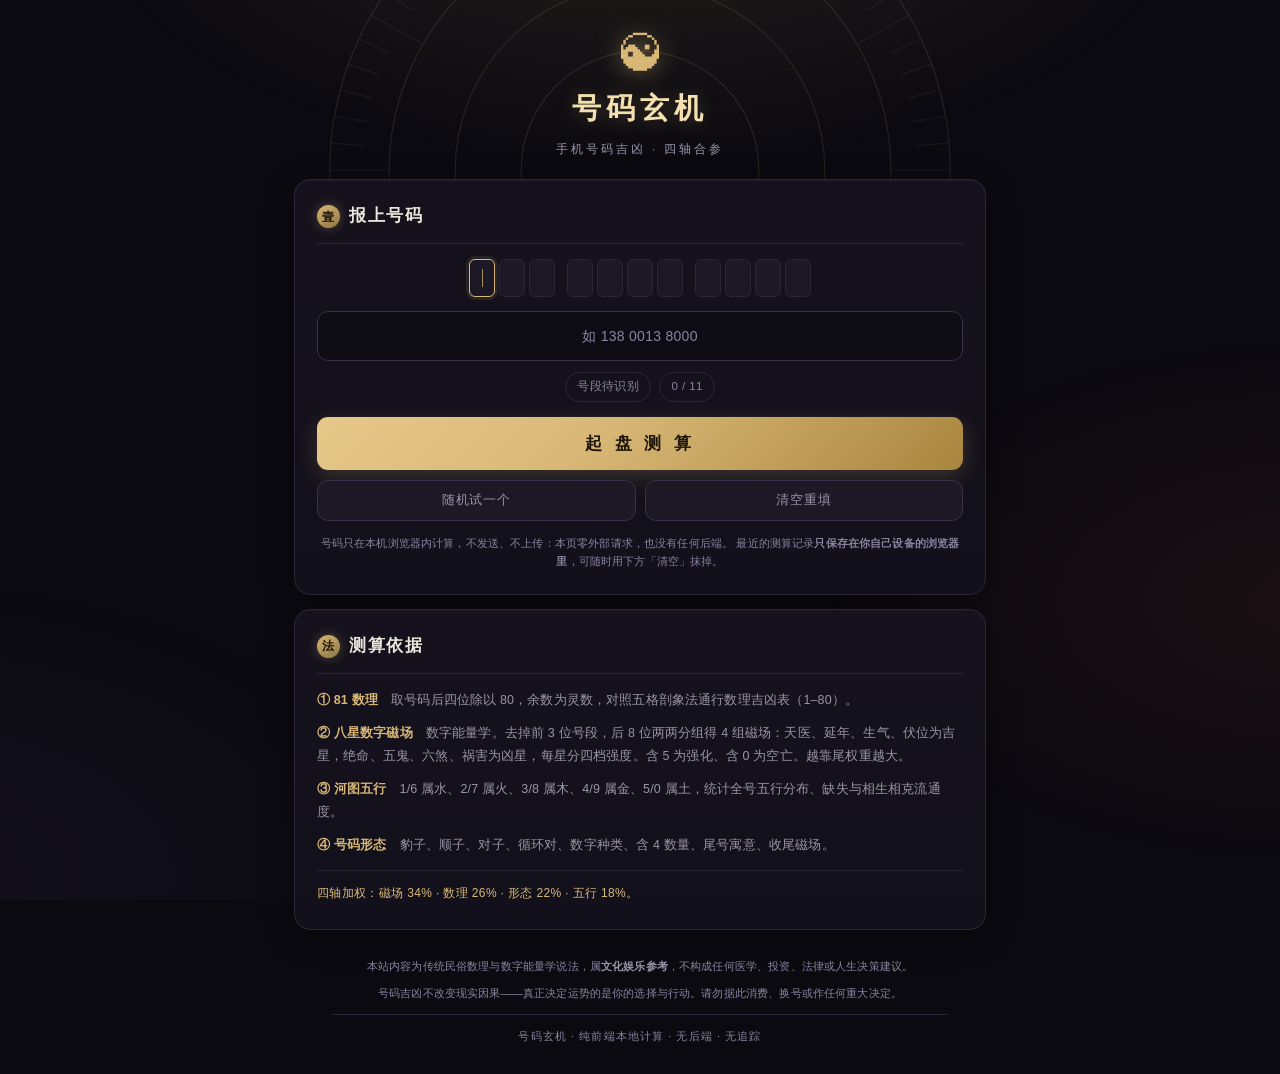
==== web/index.html @ f04c376c "新增多号对比；修复高亮空值碰撞 多号对比（新增 js/compare.js，服务"挑号"场景） - 正在挑号的人手头常有 2-4 个候选，逐个测完无法并排比较 → 并排成表 - 结果卡加「加入对比」，" ====
<!DOCTYPE html>
<html lang="zh-CN">
<head>
<meta charset="UTF-8">
<meta name="viewport" content="width=device-width,initial-scale=1,viewport-fit=cover">
<meta name="theme-color" content="#0b0a10">
<meta name="format-detection" content="telephone=no">
<title>号码玄机 · 手机号码吉凶测算</title>
<meta name="description" content="输入手机号，以 81 数理、八星数字磁场、河图五行与号码形态四轴测算吉凶，输出五维画像与化解建议。纯前端本地计算，号码不上传。">
<link rel="canonical" href="https://haomajixiong.pages.dev/">
<meta property="og:type" content="website">
<meta property="og:site_name" content="号码玄机">
<meta property="og:locale" content="zh_CN">
<meta property="og:url" content="https://haomajixiong.pages.dev/">
<meta property="og:title" content="号码玄机 · 手机号码吉凶测算">
<meta property="og:description" content="81 数理 × 八星磁场 × 河图五行 × 号码形态，四轴合参，一键出盘。号码只在本机计算，不上传。">
<meta property="og:image" content="https://haomajixiong.pages.dev/og.png">
<meta property="og:image:width" content="1200">
<meta property="og:image:height" content="630">
<meta property="og:image:alt" content="号码玄机 · 手机号码吉凶测算（四轴合参与五维画像）">
<meta name="twitter:card" content="summary_large_image">
<meta name="twitter:title" content="号码玄机 · 手机号码吉凶测算">
<meta name="twitter:description" content="81 数理 × 八星磁场 × 河图五行 × 号码形态，四轴合参，一键出盘。">
<meta name="twitter:image" content="https://haomajixiong.pages.dev/og.png">
<link rel="apple-touch-icon" href="apple-touch-icon.png">
<link rel="icon" href="data:image/svg+xml,<svg xmlns='http://www.w3.org/2000/svg' viewBox='0 0 100 100'><text y='.9em' font-size='90'>☯︎</text></svg>">
<link rel="stylesheet" href="style.css?v=20260929m">
</head>
<body>

<div class="bg" aria-hidden="true">
  <div class="bg-glow"></div>
  <svg class="bg-luopan" viewBox="0 0 400 400">
    <circle cx="200" cy="200" r="188"/><circle cx="200" cy="200" r="152"/>
    <circle cx="200" cy="200" r="112"/><circle cx="200" cy="200" r="72"/>
    <g class="ticks" id="bgTicks"></g>
  </svg>
</div>

<header class="top">
  <div class="mark">☯︎</div>
  <h1>号码玄机</h1>
  <p class="tag">手机号码吉凶 · 四轴合参</p>
</header>

<main>

  <section class="card" id="card-input">
    <div class="card-h"><span class="ci">壹</span><h2>报上号码</h2></div>

    <div class="slots" id="slots" aria-hidden="true"></div>

    <input id="phone" class="phone-in" type="tel" inputmode="numeric" autocomplete="tel"
           maxlength="13" placeholder="如 138 0013 8000" aria-label="手机号码">

    <div class="meta-row">
      <span id="carrier-chip" class="chip ghost">号段待识别</span>
      <span id="counter" class="chip ghost">0 / 11</span>
    </div>

    <p class="err" id="err"></p>

    <button class="btn-main" id="go"><span>起 盘 测 算</span></button>

    <div class="btn-row">
      <button class="btn-sub" id="random">随机试一个</button>
      <button class="btn-sub" id="clear">清空重填</button>
    </div>

    <p class="tip">号码只在本机浏览器内计算，不发送、不上传：本页零外部请求，也没有任何后端。
      最近的测算记录<b>只保存在你自己设备的浏览器里</b>，可随时用下方「清空」抹掉。</p>
  </section>

  <section class="cast" id="cast" hidden>
    <div class="cast-ring"><div class="cast-bagua" id="bagua"></div><div class="cast-core">☯︎</div></div>
    <p class="cast-step" id="castStep">排数理…</p>
  </section>

  <div id="result"></div>

  <section class="card" id="card-history" hidden>
    <div class="card-h"><span class="ci">录</span><h2>本机测算记录</h2>
      <button class="link-btn" id="hist-clear">清空</button></div>
    <div id="hist-list"></div>
  </section>

  <section class="card dim-card" id="card-about">
    <div class="card-h"><span class="ci">法</span><h2>测算依据</h2></div>
    <div class="about">
      <p><b>① 81 数理</b>　取号码后四位除以 80，余数为灵数，对照五格剖象法通行数理吉凶表（1–80）。</p>
      <p><b>② 八星数字磁场</b>　数字能量学。去掉前 3 位号段，后 8 位两两分组得 4 组磁场：天医、延年、生气、伏位为吉星，绝命、五鬼、六煞、祸害为凶星，每星分四档强度。含 5 为强化、含 0 为空亡。越靠尾权重越大。</p>
      <p><b>③ 河图五行</b>　1/6 属水、2/7 属火、3/8 属木、4/9 属金、5/0 属土，统计全号五行分布、缺失与相生相克流通度。</p>
      <p><b>④ 号码形态</b>　豹子、顺子、对子、循环对、数字种类、含 4 数量、尾号寓意、收尾磁场。</p>
      <p class="w">四轴加权：磁场 34% · 数理 26% · 形态 22% · 五行 18%。</p>
    </div>
  </section>

</main>

<footer>
  <p>本站内容为传统民俗数理与数字能量学说法，属<b>文化娱乐参考</b>，不构成任何医学、投资、法律或人生决策建议。</p>
  <p>号码吉凶不改变现实因果——真正决定运势的是你的选择与行动。请勿据此消费、换号或作任何重大决定。</p>
  <p class="cr">号码玄机 · 纯前端本地计算 · 无后端 · 无追踪</p>
</footer>

<script>
/* 启动看门狗：模块加载失败也能看到提示，不留白屏 */
window.__bootOK = false;
setTimeout(function () {
  if (window.__bootOK) return;
  var e = document.getElementById('err');
  if (e) { e.textContent = '脚本加载失败，请刷新页面重试（若仍失败请检查网络后强制刷新）。'; e.style.display = 'block'; }
  document.getElementById('go').disabled = false;
}, 6000);
</script>
<script type="module" src="js/app.js?v=20260929m"></script>
</body>
</html>
---- web/style.css ----
/* style.css · 号码玄机（与 app.js 实际输出的类名一一对齐） */
:root{
  --bg:#0b0a10; --bg2:#12101a; --card:#15121d; --card2:#1c1826; --card3:#221d2e;
  --line:#2c2537; --line2:#3a3048;
  --gold:#d9b877; --gold2:#f4e0b0; --goldd:#8d7440;
  --cinnabar:#c4503f; --cinnabar2:#e2705c;
  --txt:#ece7dd; --dim:#9b93a8; --dim2:#8b83a0;
  --good:#63d392; --neu:#d9b877; --bad:#ea6f62;
  --r:16px; --rs:11px;
  --ff:-apple-system,BlinkMacSystemFont,"PingFang SC","Hiragino Sans GB","Microsoft YaHei",sans-serif;
  --ffs:"Songti SC","STSong","Noto Serif SC",serif;
  --ffm:ui-monospace,"SF Mono",Menlo,Consolas,monospace;
}
*{box-sizing:border-box;-webkit-tap-highlight-color:transparent}
/* 作者样式（如 .cast{display:flex}）会压过 UA 的 [hidden]，必须显式兜底 */
[hidden]{display:none!important}
html,body{margin:0;padding:0}
body{
  background:var(--bg); color:var(--txt); font-family:var(--ff);
  font-size:15px; line-height:1.7; letter-spacing:.01em;
  min-height:100vh; overflow-x:hidden;
  padding:0 0 calc(20px + env(safe-area-inset-bottom));
  -webkit-font-smoothing:antialiased;
}
b,strong{font-weight:650}

/* ---------- 背景罗盘 ---------- */
.bg{position:fixed;inset:0;z-index:0;pointer-events:none;overflow:hidden}
.bg-glow{position:absolute;inset:-20%;
  background:
    radial-gradient(46% 34% at 50% 4%, rgba(217,184,119,.13), transparent 70%),
    radial-gradient(40% 30% at 88% 62%, rgba(196,80,63,.09), transparent 70%),
    radial-gradient(44% 34% at 8% 84%, rgba(90,70,150,.10), transparent 70%);}
.bg-luopan{position:absolute;top:-160px;left:50%;width:660px;height:660px;
  transform:translateX(-50%);opacity:.13}
.bg-luopan circle{fill:none;stroke:var(--gold);stroke-width:.7}
.bg-luopan line{stroke:var(--gold);stroke-width:.7;opacity:.6}

/* ---------- 头部 ---------- */
.top{position:relative;z-index:1;text-align:center;padding:34px 16px 20px}
.mark{font-size:38px;line-height:1;color:var(--gold);
  text-shadow:0 0 24px rgba(217,184,119,.5);display:inline-block}
.top h1{margin:10px 0 0;font-family:var(--ffs);font-size:29px;font-weight:700;
  letter-spacing:.18em;color:var(--gold2);text-shadow:0 2px 20px rgba(217,184,119,.28)}
.top .tag{margin:7px 0 0;font-size:11.5px;color:var(--dim);letter-spacing:.26em}

main{position:relative;z-index:1;max-width:660px;margin:0 auto;padding:0 14px}

/* ---------- 卡片 ---------- */
.card{position:relative;background:linear-gradient(180deg,var(--card),var(--bg2));
  border:1px solid var(--line);border-radius:var(--r);
  padding:18px 16px 20px;margin-bottom:14px;
  box-shadow:0 8px 30px rgba(0,0,0,.35),inset 0 1px 0 rgba(255,255,255,.03)}
.card-h{display:flex;align-items:center;gap:9px;margin-bottom:15px;
  padding-bottom:12px;border-bottom:1px solid var(--line)}
.card-h h2{margin:0;font-family:var(--ffs);font-size:17px;font-weight:600;letter-spacing:.09em;flex:1}
.card-h .hint{font-size:11px;color:var(--dim2);letter-spacing:.05em}
.ci{width:23px;height:23px;flex:0 0 23px;border-radius:50%;
  background:linear-gradient(150deg,var(--gold),var(--goldd));color:#1a1408;
  font-family:var(--ffs);font-size:12px;font-weight:700;
  display:flex;align-items:center;justify-content:center;
  box-shadow:0 0 12px rgba(217,184,119,.3)}
.link-btn{background:none;border:0;color:var(--dim2);font-size:11.5px;
  font-family:var(--ff);cursor:pointer;padding:11px 10px;margin:-9px -4px -9px 0}
.link-btn:active{color:var(--cinnabar2)}

/* ---------- 输入 ---------- */
.slots{display:flex;justify-content:center;gap:4px;margin:2px 0 14px}
.slot{width:26px;height:38px;border-radius:6px;background:var(--card2);
  border:1px solid var(--line);display:flex;align-items:center;justify-content:center;
  font-family:var(--ffm);font-size:18px;font-weight:600;color:var(--gold2);
  transition:border-color .18s,background .18s}
.slot.gap{margin-right:8px}
.slot.on{border-color:rgba(217,184,119,.45);background:rgba(217,184,119,.07)}
.slot.next{border-color:var(--gold);box-shadow:0 0 0 3px rgba(217,184,119,.1)}
.slot.next::after{content:'';width:1px;height:18px;background:var(--gold);opacity:.75}

.phone-in{display:block;width:100%;padding:13px 15px;border-radius:var(--rs);
  background:#0d0b13;border:1px solid var(--line2);color:var(--txt);
  font-family:var(--ffm);font-size:19px;letter-spacing:.1em;text-align:center;
  outline:none;transition:border-color .18s}
.phone-in:focus{border-color:var(--gold);box-shadow:0 0 0 3px rgba(217,184,119,.1)}
.phone-in::placeholder{color:var(--dim2);font-family:var(--ff);font-size:14px;letter-spacing:.02em}

.meta-row{display:flex;gap:8px;justify-content:center;margin-top:11px;flex-wrap:wrap}
.chip{display:inline-flex;align-items:center;font-size:11.5px;padding:4px 11px;
  border-radius:99px;border:1px solid rgba(217,184,119,.3);color:var(--gold);
  background:rgba(217,184,119,.07);letter-spacing:.04em}
.chip.ghost{border-color:var(--line);color:var(--dim2);background:none}

.err{display:none;margin:11px 0 0;padding:9px 12px;border-radius:9px;font-size:12.5px;
  background:rgba(234,111,98,.1);border:1px solid rgba(234,111,98,.32);color:#f0a49a;text-align:center}
.err.on{display:block}
.tip{margin:13px 0 0;font-size:11px;color:var(--dim2);line-height:1.65;text-align:center}

.btn-main{display:block;width:100%;margin-top:15px;padding:15px;border:0;border-radius:var(--rs);
  background:linear-gradient(135deg,#e6c88a,var(--gold) 42%,#a9853f);color:#1c1508;
  font-family:var(--ffs);font-size:17px;font-weight:700;letter-spacing:.24em;cursor:pointer;
  box-shadow:0 6px 22px rgba(217,184,119,.22);transition:transform .1s,opacity .2s}
.btn-main:active{transform:translateY(1px) scale(.995)}
.btn-main:disabled{opacity:.55;cursor:default}
.btn-main.loading span::after{content:' …';letter-spacing:0}
.btn-row{display:flex;gap:9px;margin-top:10px}
.btn-sub{flex:1;padding:11px 8px;border-radius:var(--rs);background:var(--card2);
  border:1px solid var(--line2);color:var(--dim);font-family:var(--ff);font-size:12.5px;
  letter-spacing:.06em;cursor:pointer;transition:border-color .18s,color .18s}
.btn-sub:active{border-color:var(--gold);color:var(--gold)}

/* ---------- 起盘 ---------- */
.cast{position:relative;z-index:1;display:flex;flex-direction:column;align-items:center;
  gap:20px;padding:44px 0 52px}
.cast-ring{position:relative;width:132px;height:132px;display:flex;
  align-items:center;justify-content:center}
.cast-bagua{position:absolute;inset:0;animation:rot 9s linear infinite}
.cast-bagua i{position:absolute;left:50%;top:50%;font-size:17px;color:var(--gold);
  font-style:normal;opacity:.85;text-shadow:0 0 10px rgba(217,184,119,.6);
  transform:rotate(calc(var(--i)*45deg)) translateY(-58px) rotate(calc(var(--i)*-45deg))}
.cast-core{width:56px;height:56px;border-radius:50%;display:flex;align-items:center;
  justify-content:center;font-size:26px;color:var(--gold2);
  background:radial-gradient(circle,rgba(217,184,119,.2),transparent 70%);
  border:1px solid rgba(217,184,119,.4);animation:pulse 1.5s ease-in-out infinite}
.cast-step{margin:0;font-size:13px;color:var(--gold);letter-spacing:.16em;font-family:var(--ffs)}
@keyframes rot{to{transform:rotate(360deg)}}
@keyframes pulse{0%,100%{opacity:.62}50%{opacity:1}}

/* ---------- 总评 ---------- */
.sum{display:flex;gap:16px;align-items:center}
.sum-r{flex:1;min-width:0}
.ring{position:relative;width:104px;height:104px;flex:0 0 104px}
.ring svg{width:100%;height:100%;display:block}
.ring .rbg{fill:none;stroke:var(--card3);stroke-width:8}
.ring .rfg{fill:none;stroke-width:8;stroke-linecap:round;
  transition:stroke-dashoffset 1s cubic-bezier(.22,1,.36,1)}
.ring.good .rfg{stroke:var(--good);filter:drop-shadow(0 0 6px rgba(99,211,146,.45))}
.ring.neu  .rfg{stroke:var(--gold);filter:drop-shadow(0 0 6px rgba(217,184,119,.4))}
.ring.bad  .rfg{stroke:var(--bad);filter:drop-shadow(0 0 6px rgba(234,111,98,.4))}
.ring .rv{position:absolute;inset:0;display:flex;flex-direction:column;
  align-items:center;justify-content:center;line-height:1}
.ring .rv{font-family:var(--ffm);font-size:31px;font-weight:700;letter-spacing:-.02em}
.ring.good .rv{color:var(--good)} .ring.neu .rv{color:var(--gold2)} .ring.bad .rv{color:var(--bad)}
.ring .rv small{display:block;font-family:var(--ff);font-size:11px;font-weight:400;
  color:var(--dim2);letter-spacing:.22em;margin-top:5px}

.badges{display:flex;gap:6px;flex-wrap:wrap;margin-bottom:9px}
.badge{font-size:11px;padding:3.5px 10px;border-radius:99px;letter-spacing:.06em;
  border:1px solid var(--line2);color:var(--dim);background:var(--card2);white-space:nowrap}
.badge.good{border-color:rgba(99,211,146,.4);color:var(--good);background:rgba(99,211,146,.09)}
.badge.neu{border-color:rgba(217,184,119,.42);color:var(--gold);background:rgba(217,184,119,.09)}
.badge.bad{border-color:rgba(234,111,98,.42);color:var(--bad);background:rgba(234,111,98,.09)}

.phone-big{margin:0 0 9px;font-family:var(--ffm);font-size:21px;font-weight:600;
  letter-spacing:.06em;color:var(--gold2)}
.verdict{margin:0;font-size:13px;color:var(--txt);line-height:1.72}
.verdict.sub2{margin-top:6px;color:var(--dim);font-size:12.5px}

.axes{margin-top:18px;padding-top:15px;border-top:1px solid var(--line);
  display:grid;grid-template-columns:1fr 1fr;gap:12px 14px}
.ax{}
.ax-h{display:flex;align-items:baseline;gap:6px;font-size:11.5px;color:var(--dim);margin-bottom:5px}
.ax-h span{flex:1;letter-spacing:.04em}
.ax-h b{font-family:var(--ffm);font-size:15px;font-weight:700;color:var(--gold2)}
.ax-h i{font-style:normal;font-size:11px;color:var(--dim2)}
.bar{height:6px;border-radius:3px;background:var(--card3);overflow:hidden}
.bar i{display:block;height:100%;border-radius:3px;
  background:linear-gradient(90deg,var(--goldd),var(--gold));
  transition:width .9s cubic-bezier(.22,1,.36,1)}
.bar i.good{background:linear-gradient(90deg,#2e8f5c,var(--good))}
.bar i.bad{background:linear-gradient(90deg,#96402f,var(--bad))}

.acts{display:flex;gap:8px;margin-top:17px}
#copy-tip{margin-top:10px;color:var(--gold)}

/* ---------- 五维雷达 ---------- */
.radar-wrap{display:flex;justify-content:center;margin:2px 0 16px}
.radar{width:100%;max-width:250px;height:auto;overflow:visible}
.radar .rgrid{fill:none;stroke:var(--line);stroke-width:.8}
.radar .raxis{stroke:var(--line);stroke-width:.8}
.radar .rdata{fill:rgba(217,184,119,.19);stroke:var(--gold);stroke-width:1.8;
  stroke-linejoin:round;filter:drop-shadow(0 0 8px rgba(217,184,119,.3))}
.radar circle{fill:var(--gold2)}
.radar text{fill:var(--dim);font-size:11px;font-family:var(--ff);letter-spacing:.02em}

.dim{padding:13px 0;border-bottom:1px dashed var(--line)}
.dim:last-child{border-bottom:0;padding-bottom:2px}
.dim-h{display:flex;align-items:center;gap:10px;margin-bottom:7px}
.dn{font-size:14px;font-weight:600;letter-spacing:.1em;color:var(--gold2);flex:1}
.dv{font-family:var(--ffm);font-size:17px;font-weight:700;color:var(--dim)}
.dv.good{color:var(--good)} .dv.bad{color:var(--bad)}
.dim-t{margin:9px 0 0;font-size:12.5px;color:var(--dim);line-height:1.78}

/* ---------- 81 数理 ---------- */
.shuli{display:flex;gap:15px;align-items:flex-start}
.sl-n{width:74px;height:74px;flex:0 0 74px;border-radius:14px;
  display:flex;align-items:center;justify-content:center;
  font-family:var(--ffm);font-size:32px;font-weight:700;
  border:1px solid var(--line2);background:var(--card2);color:var(--gold2)}
.sl-n.good{border-color:rgba(99,211,146,.45);color:var(--good);
  background:rgba(99,211,146,.08);box-shadow:0 0 20px rgba(99,211,146,.14)}
.sl-n.neu{border-color:rgba(217,184,119,.45);color:var(--gold2);
  background:rgba(217,184,119,.08);box-shadow:0 0 20px rgba(217,184,119,.14)}
.sl-n.bad{border-color:rgba(234,111,98,.45);color:var(--bad);
  background:rgba(234,111,98,.08);box-shadow:0 0 20px rgba(234,111,98,.14)}
.sl-r{flex:1;min-width:0}
.sl-name{margin:0 0 6px;font-family:var(--ffs);font-size:19px;font-weight:600;
  letter-spacing:.06em;display:flex;align-items:center;gap:9px;flex-wrap:wrap}
.lv{font-size:11px;padding:2.5px 9px;border-radius:99px;font-family:var(--ff);
  letter-spacing:.1em;border:1px solid var(--line2);color:var(--dim)}
.lv.good{border-color:rgba(99,211,146,.4);color:var(--good);background:rgba(99,211,146,.08)}
.lv.neu{border-color:rgba(217,184,119,.4);color:var(--gold);background:rgba(217,184,119,.08)}
.lv.bad{border-color:rgba(234,111,98,.4);color:var(--bad);background:rgba(234,111,98,.08)}
.sl-s{margin:0 0 9px;font-size:12px;color:var(--txt);line-height:1.7}
.sl-calc{margin:0;font-size:11px;color:var(--dim2);line-height:1.7;
  padding:9px 11px;background:var(--card2);border-radius:9px;border:1px solid var(--line)}
.sl-calc b{color:var(--gold);font-family:var(--ffm)}

/* ---------- 通用引导文案 ---------- */
.lead{margin:0 0 14px;font-size:12.5px;color:var(--dim);line-height:1.75;
  padding:10px 12px;background:rgba(217,184,119,.045);border-left:2px solid rgba(217,184,119,.4);
  border-radius:0 8px 8px 0}
.warn{color:#eeb3a4!important}

/* ---------- 八星磁场 ---------- */
.pairs{display:grid;grid-template-columns:repeat(4,1fr);gap:7px;margin-bottom:15px}
.pc{background:var(--card2);border:1px solid var(--line);border-left:3px solid var(--line2);
  border-radius:9px;padding:9px 4px 8px;text-align:center;display:flex;
  flex-direction:column;gap:2px;align-items:center}
.pc.good{border-left-color:var(--good)}
.pc.bad{border-left-color:var(--bad)}
.pc.neu{border-left-color:var(--dim2)}
.pc-p{font-family:var(--ffm);font-size:17px;font-weight:700;color:var(--gold2);letter-spacing:.06em;line-height:1.2}
.pc-n{font-size:11px;color:var(--txt);letter-spacing:.08em;font-family:var(--ffs)}
.pc-w{font-size:11px;color:var(--dim2)}

.mag{background:var(--card2);border:1px solid var(--line);border-radius:var(--rs);
  padding:13px 14px;margin-bottom:9px}
.mag.good{border-left:3px solid var(--good)}
.mag.bad{border-left:3px solid var(--bad)}
.mag.neu{border-left:3px solid var(--dim2)}
.mag-h{display:flex;align-items:baseline;gap:8px;flex-wrap:wrap;margin-bottom:8px}
.mag-pair{font-family:var(--ffm);font-size:21px;font-weight:700;color:var(--gold2);letter-spacing:.06em}
.mag-name{font-family:var(--ffs);font-size:15px;color:var(--txt);letter-spacing:.06em}
.mag-tag{font-size:11px;padding:2px 8px;border-radius:99px;letter-spacing:.08em;flex:0 0 auto}
.mag-tag.good{background:rgba(99,211,146,.14);color:var(--good);border:1px solid rgba(99,211,146,.3)}
.mag-tag.bad{background:rgba(234,111,98,.14);color:var(--bad);border:1px solid rgba(234,111,98,.3)}
.mag-tag.neu{background:rgba(155,147,168,.12);color:var(--dim);border:1px solid var(--line2)}
.mag-pos{font-size:11px;color:var(--dim2);margin-left:auto;white-space:nowrap}

.mods{display:flex;gap:6px;flex-wrap:wrap;margin-bottom:10px}
.mod{font-size:11px;padding:2.5px 8px;border-radius:5px;border:1px solid var(--line2);
  color:var(--dim);background:rgba(0,0,0,.2);letter-spacing:.03em;font-family:var(--ffm)}
.mod.mt{border-color:rgba(217,184,119,.32);color:var(--gold)}
.mod.m5{border-color:rgba(217,184,119,.5);color:var(--gold2);background:rgba(217,184,119,.12)}
.mod.m0{border-color:rgba(155,147,168,.42);color:#b3aabe;background:rgba(120,110,140,.12)}

.mag-d{margin:0 0 9px;font-size:12px;color:var(--txt);line-height:1.75}
.mag-gb{margin:0 0 6px;font-size:12px;color:var(--dim);line-height:1.7;
  padding-left:10px;border-left:2px solid var(--line2)}
.mag-gb b{color:var(--gold);font-weight:600;font-size:11.5px;letter-spacing:.06em}
.mag-gb.warn{border-left-color:rgba(234,111,98,.45);color:#d8a79c}

/* ---------- 五行 ---------- */
/* 11 个色块必须单行：用 flex 等分而非固定宽度（固定宽会在 328px 内容宽度下折行成 10+1） */
.digits{display:flex;gap:3px;margin-bottom:16px}
.dg{flex:1 1 0;min-width:0;height:32px;border-radius:6px;display:flex;align-items:center;justify-content:center;
  font-family:var(--ffm);font-size:15px;font-weight:600;border:1px solid}
.dg.水{color:#7fc0ee;border-color:rgba(76,143,214,.5);background:rgba(76,143,214,.13)}
.dg.火{color:#ef9b96;border-color:rgba(217,83,79,.5);background:rgba(217,83,79,.13)}
.dg.木{color:#8fd694;border-color:rgba(92,184,92,.5);background:rgba(92,184,92,.13)}
.dg.金{color:#f0d98a;border-color:rgba(224,192,104,.5);background:rgba(224,192,104,.13)}
.dg.土{color:#cfa877;border-color:rgba(176,138,90,.5);background:rgba(176,138,90,.13)}

.wx-grid{display:grid;grid-template-columns:1fr 1fr;gap:11px 14px;margin-bottom:16px}
/* 五行有 5 项，2 列布局会剩一个落单 → 末项跨双列填满 */
.wx:last-child:nth-child(odd){grid-column:span 2}
.wx{position:relative;padding:9px 11px;border-radius:10px;background:var(--card2);
  border:1px solid var(--line)}
.wx-h{display:flex;align-items:baseline;gap:7px;margin-bottom:6px}
.wx-h span{font-family:var(--ffs);font-size:14px;font-weight:600}
.wx-h b{font-family:var(--ffm);font-size:15px;color:var(--gold2);margin-left:auto}
.wx-h i{font-style:normal;font-size:11px;color:var(--dim2);font-family:var(--ffm)}
.wx.miss{border-style:dashed;border-color:rgba(234,111,98,.4);background:rgba(234,111,98,.05)}
.wx.miss .wx-h span,.wx.miss .wx-h b{color:var(--bad);opacity:.75}
.wx em{position:absolute;top:8px;right:9px;font-style:normal;font-size:11px;
  color:var(--bad);border:1px solid rgba(234,111,98,.4);border-radius:4px;padding:0 4px}
.wx.木 .wx-h span{color:#8fd694} .wx.火 .wx-h span{color:#ef9b96}
.wx.土 .wx-h span{color:#cfa877} .wx.金 .wx-h span{color:#f0d98a}
.wx.水 .wx-h span{color:#7fc0ee}
.wx.木 .bar i{background:#5cb85c} .wx.火 .bar i{background:#d9534f}
.wx.土 .bar i{background:#b08a5a} .wx.金 .bar i{background:#e0c068}
.wx.水 .bar i{background:#4c8fd6}

.wx-sum{border-top:1px solid var(--line);padding-top:14px}
.wx-sum p{margin:0 0 9px;font-size:12.5px;color:var(--dim);line-height:1.72}
.wx-sum p:last-child{margin-bottom:0}
.wx-sum b{color:var(--gold);font-size:11.5px;letter-spacing:.07em;font-weight:600}
.wx-sum .flow{margin-top:12px;padding:10px 12px;border-radius:9px;background:var(--card2);
  border:1px solid var(--line);font-size:12px}
.wx-sum .flow.good{border-color:rgba(99,211,146,.32);background:rgba(99,211,146,.07)}
.wx-sum .flow.good b{color:var(--good)}
.wx-sum .flow.bad{border-color:rgba(234,111,98,.32);background:rgba(234,111,98,.07)}
.wx-sum .flow.bad b{color:var(--bad)}

/* ---------- 形态 / 建议 ---------- */
.feat{position:relative;padding:11px 13px 12px 15px;border-radius:10px;
  background:var(--card2);border:1px solid var(--line);margin-bottom:9px}
.feat::before{content:'';position:absolute;left:0;top:11px;bottom:11px;width:3px;
  border-radius:2px;background:var(--dim2)}
.feat.good::before{background:var(--good)}
.feat.bad::before{background:var(--bad)}
.feat.neutral::before{background:var(--dim2)}
.feat-h{display:flex;align-items:center;gap:7px;font-size:13.5px;font-weight:600;color:var(--txt);margin-bottom:5px}
.feat-h .dot{width:6px;height:6px;border-radius:50%;background:var(--dim2);flex:0 0 6px}
.feat.good .feat-h{color:var(--good)} .feat.good .feat-h .dot{background:var(--good)}
.feat.bad .feat-h{color:var(--bad)} .feat.bad .feat-h .dot{background:var(--bad)}
.feat p{margin:0;font-size:12px;color:var(--dim);line-height:1.72}

.adv{padding:12px 13px;border-radius:10px;margin-bottom:9px;
  background:rgba(217,184,119,.05);border:1px solid rgba(217,184,119,.2)}
.adv-h{font-size:13px;font-weight:650;color:var(--gold2);margin-bottom:6px;letter-spacing:.02em}
.adv p{margin:0;font-size:12px;color:var(--dim);line-height:1.78}

/* ---------- 历史 ---------- */
.hrow{display:flex;align-items:center;gap:10px;padding:11px 12px;border-radius:10px;
  background:var(--card2);border:1px solid var(--line);margin-bottom:8px;cursor:pointer;
  transition:border-color .18s}
.hrow:active{border-color:var(--gold)}
.hi{flex:1;min-width:0}
.hi b{display:block;font-family:var(--ffm);font-size:13.5px;color:var(--txt);
  letter-spacing:.05em;white-space:nowrap;overflow:hidden;text-overflow:ellipsis}
.hi i{font-style:normal;font-size:11px;color:var(--dim2);font-family:var(--ffm)}
.hr{display:flex;align-items:center;gap:8px;flex:0 0 auto}
.hs{font-family:var(--ffm);font-size:19px;font-weight:700;color:var(--gold2);line-height:1}
.hg{font-size:11px;padding:3px 8px;border-radius:5px;border:1px solid var(--line2);
  color:var(--dim);white-space:nowrap}
.hg.good{color:var(--good);border-color:rgba(99,211,146,.4);background:rgba(99,211,146,.08)}
.hg.bad{color:var(--bad);border-color:rgba(234,111,98,.4);background:rgba(234,111,98,.08)}

/* ---------- 关于 / 页脚 ---------- */
.dim-card .about p{margin:0 0 11px;font-size:12.5px;color:var(--dim);line-height:1.8}
.dim-card .about p:last-child{margin-bottom:0}
.dim-card .about b{color:var(--gold);font-weight:600}
.dim-card .about .w{margin-top:13px;padding-top:12px;border-top:1px solid var(--line);
  color:var(--gold);font-size:12px;letter-spacing:.03em}

footer{position:relative;z-index:1;max-width:660px;margin:26px auto 0;padding:0 22px;
  text-align:center;font-size:11px;color:var(--dim2);line-height:1.85}
footer p{margin:0 0 7px}
footer b{color:var(--dim);font-weight:600}
footer .cr{margin-top:11px;padding-top:11px;border-top:1px solid var(--line);
  letter-spacing:.1em}

/* ---------- 响应式 ---------- */
@media (max-width:360px){
  .slot{width:23px;height:35px;font-size:16px}
  .wx-grid{grid-template-columns:1fr}
  .sum{flex-direction:column;align-items:center;text-align:center}
  .sum-r{width:100%}
  .badges{justify-content:center}
}
@media (min-width:700px){
  main{max-width:720px}
  .wx-grid{grid-template-columns:repeat(3,1fr)}
  .wx:last-child:nth-child(odd){grid-column:auto}
  .pairs{grid-template-columns:repeat(4,1fr)}
  .card{padding:22px 22px 24px}
  .radar-wrap{max-width:340px;margin:0 auto}
}
@media (prefers-reduced-motion:reduce){
  *{animation:none!important;transition:none!important}
}

/* ---------- 分享图弹层 ---------- */
.modal{position:fixed;inset:0;z-index:200;display:none;align-items:center;justify-content:center;
  padding:18px;flex-direction:column;gap:12px}
.modal.on{display:flex}
.modal-bg{position:absolute;inset:0;background:rgba(4,3,8,.9)}
.modal-inner{position:relative;z-index:1;display:flex;flex-direction:column;align-items:center;gap:12px;
  max-width:100%;max-height:100%;overflow:auto;-webkit-overflow-scrolling:touch}
.modal-inner img{width:auto;max-width:100%;max-height:70vh;border-radius:14px;
  border:1px solid var(--line);box-shadow:0 18px 50px rgba(0,0,0,.6)}
.modal-hint{margin:0;font-size:12.5px;color:var(--gold);letter-spacing:.06em}
.modal-inner .btn-sub{flex:0 0 auto;padding:11px 34px}

/* ---------- 多号对比 ---------- */
.has-dock{padding-bottom:96px}
.cmp-dock{position:fixed;left:0;right:0;bottom:0;z-index:150;display:none;
  padding:10px 14px calc(12px + env(safe-area-inset-bottom));
  background:linear-gradient(180deg,rgba(16,14,23,.5),rgba(11,10,16,.98) 40%);
  border-top:1px solid var(--line);backdrop-filter:blur(10px)}
.cmp-dock.on{display:flex;align-items:center;gap:10px}
.cmp-chips{flex:1;display:flex;gap:7px;overflow-x:auto;-webkit-overflow-scrolling:touch;
  scrollbar-width:none;padding:2px 0}
.cmp-chips::-webkit-scrollbar{display:none}
.cmp-chip{flex:0 0 auto;display:inline-flex;align-items:center;gap:6px;padding:6px 8px 6px 11px;
  border-radius:99px;background:var(--card2);border:1px solid var(--line2)}
.cmp-chip b{font-family:var(--ffm);font-size:12px;color:var(--txt);letter-spacing:.02em;font-weight:600}
.cmp-chip i{font-style:normal;font-family:var(--ffm);font-size:12px;color:var(--gold)}
.cmp-x{font-style:normal;width:17px;height:17px;border-radius:50%;display:grid;place-items:center;
  background:rgba(255,255,255,.08);color:var(--dim);font-size:12px;cursor:pointer;line-height:1}
.cmp-x:active{background:rgba(234,111,98,.3);color:#fff}
.cmp-ops{display:flex;gap:7px;flex:0 0 auto}
.cmp-btn{padding:9px 16px;border-radius:9px;border:0;cursor:pointer;font-family:var(--ff);
  font-size:13px;font-weight:600;letter-spacing:.06em;
  background:linear-gradient(135deg,#e6c88a,var(--gold) 42%,#a9853f);color:#1c1508}
.cmp-btn.ghost{background:var(--card2);border:1px solid var(--line2);color:var(--dim)}
.cmp-inner{width:100%;max-width:640px}
.cmp-title{margin:0 0 12px;font-family:var(--ffs);font-size:17px;font-weight:600;
  letter-spacing:.1em;color:var(--gold2);text-align:center}
.cmp-scroll{overflow-x:auto;-webkit-overflow-scrolling:touch;border:1px solid var(--line);
  border-radius:12px;background:var(--card)}
.cmp-table{width:100%;border-collapse:collapse;font-size:12px}
.cmp-table th,.cmp-table td{padding:8px 6px;text-align:center;white-space:nowrap;
  border-bottom:1px solid var(--line)}
.cmp-table tbody tr:last-child th,.cmp-table tbody tr:last-child td{border-bottom:0}
.cmp-table .cmp-lb{position:sticky;left:0;z-index:2;text-align:left;padding-left:11px;
  font-weight:400;color:var(--dim);background:var(--card);min-width:74px;font-size:11.5px}
.cmp-table thead th{background:var(--card2);position:sticky;top:0;z-index:1;padding:9px 6px}
.cmp-table thead .cmp-lb{background:var(--card2);z-index:3}
.cmp-h-num{display:block;font-family:var(--ffm);font-size:12.5px;color:var(--gold2);
  font-weight:600;letter-spacing:.02em;margin-bottom:3px}
.cmp-h-x{font-style:normal;display:inline-grid;place-items:center;width:18px;height:18px;
  border-radius:50%;background:rgba(255,255,255,.08);color:var(--dim);font-size:12px;cursor:pointer}
.cmp-h-x:active{background:rgba(234,111,98,.3);color:#fff}
.cmp-table td{font-family:var(--ffm);color:var(--txt)}
.cmp-table td.big{font-size:17px;font-weight:700;color:var(--gold2)}
.cmp-table td.best{color:var(--good);font-weight:700;
  background:rgba(99,211,146,.09);box-shadow:inset 0 0 0 1px rgba(99,211,146,.18)}
.cmp-table td.worst{color:var(--bad);background:rgba(234,111,98,.07)}
.cmp-sep th{padding:7px 11px !important;text-align:left !important;font-size:10.5px;
  letter-spacing:.16em;color:var(--gold);background:rgba(217,184,119,.07) !important;
  border-bottom:1px solid var(--line)}
.cmp-sum{margin-top:13px;padding:12px 13px;border-radius:10px;
  background:rgba(217,184,119,.055);border:1px solid rgba(217,184,119,.2)}
.cmp-verdict{margin:0 0 6px;font-size:12.5px;line-height:1.75;color:var(--txt)}
.cmp-verdict.sub{color:var(--dim)}
.cmp-note{margin:9px 0 0;padding-top:9px;border-top:1px dashed var(--line);
  font-size:11px;line-height:1.7;color:var(--dim2)}
.hrow-cmp{font-style:normal;flex:0 0 auto;width:22px;height:22px;border-radius:50%;
  display:grid;place-items:center;font-size:12px;cursor:pointer;
  border:1px solid var(--line2);color:var(--dim);background:var(--card2)}
.hrow-cmp.on{border-color:rgba(99,211,146,.45);color:var(--good);background:rgba(99,211,146,.12)}
#toast{position:fixed;left:50%;bottom:104px;transform:translateX(-50%) translateY(12px);
  opacity:0;pointer-events:none;z-index:300;max-width:84vw;text-align:center;
  padding:9px 17px;border-radius:99px;font-size:12.5px;letter-spacing:.03em;
  background:rgba(24,22,33,.97);border:1px solid rgba(217,184,119,.4);color:var(--gold2);
  transition:opacity .22s,transform .22s}
#toast.on{opacity:1;transform:translateX(-50%) translateY(0)}
.has-dock #toast{bottom:112px}
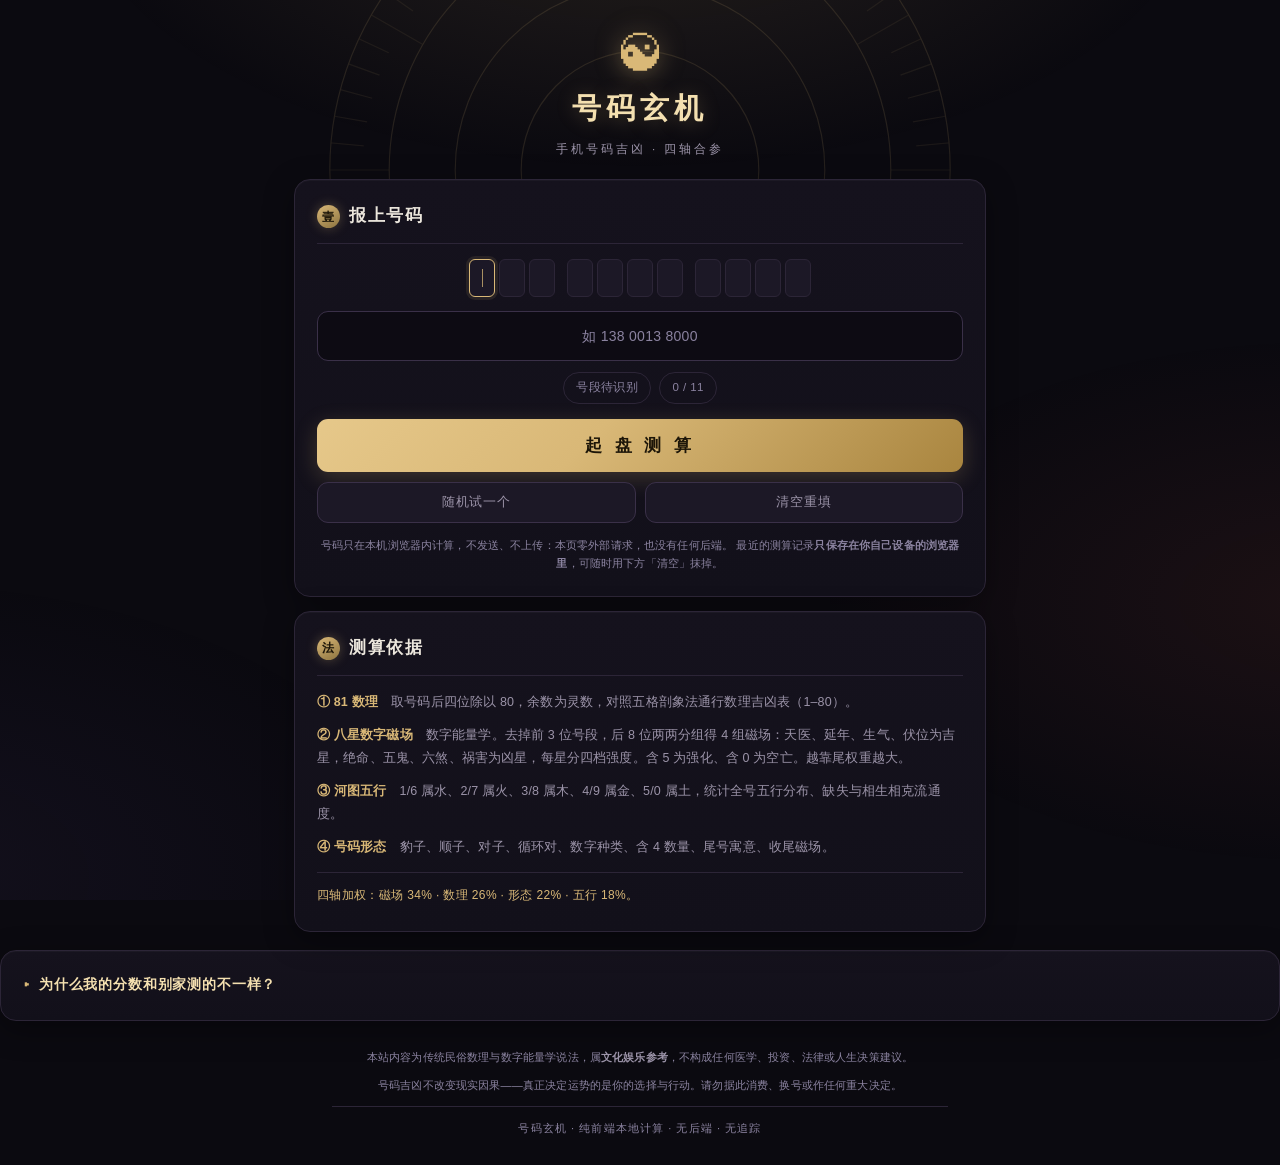
==== commit 81687042: "选号推荐引擎（五行补缺 × 吉利号型 × 补弱方向）+ 评分口径 FAQ + fuzz 可配置" ====
--- a/web/index.html
+++ b/web/index.html
@@ -22,9 +22,11 @@
 <meta name="twitter:title" content="号码玄机 · 手机号码吉凶测算">
 <meta name="twitter:description" content="81 数理 × 八星磁场 × 河图五行 × 号码形态，四轴合参，一键出盘。">
 <meta name="twitter:image" content="https://haomajixiong.pages.dev/og.png">
-<link rel="apple-touch-icon" href="apple-touch-icon.png">
+<link rel="apple-touch-icon" sizes="180x180" href="apple-touch-icon.png">
+<link rel="manifest" href="manifest.json">
+<link rel="icon" type="image/png" sizes="32x32" href="favicon-32.png">
 <link rel="icon" href="data:image/svg+xml,<svg xmlns='http://www.w3.org/2000/svg' viewBox='0 0 100 100'><text y='.9em' font-size='90'>☯︎</text></svg>">
-<link rel="stylesheet" href="style.css?v=20260929m">
+<link rel="stylesheet" href="style.css?v=20260929u">
 </head>
 <body>
 
@@ -97,7 +99,16 @@
 
 </main>
 
-<footer>
+<details class="card faq">
+      <summary>为什么我的分数和别家测的不一样？</summary>
+      <div class="faq-b">
+        <p><b>体系不同。</b>市面号码测评大体三类：只看尾号 81 数理（五格剖象）、只看八星磁场（数字能量学）、或在两者之上再加五行 / 生肖 / 八字。本站为四轴合参——磁场 34% ＋ 数理 26% ＋ 形态 22% ＋ 五行 18%，并按通行规则对 5（强化）与 0（空亡）做修正。</p>
+        <p><b>口径不同。</b>同为数理，有的取后四位、有的取全号取模；同为磁场，有的不分权重、有的「越靠尾越重」。本站取后四位模 80，四组磁场按 1 / 1.2 / 1.5 / 2 加权——尾号定盘。</p>
+        <p><b>怎么用这个分。</b>分数只在本站内部纵向可比：比较同一个号换不同尾号谁更好。它不适合拿去和别家的分数比大小——民俗体系本无标准答案，选号看的是相对差异，不是绝对分数。</p>
+      </div>
+    </details>
+
+    <footer>
   <p>本站内容为传统民俗数理与数字能量学说法，属<b>文化娱乐参考</b>，不构成任何医学、投资、法律或人生决策建议。</p>
   <p>号码吉凶不改变现实因果——真正决定运势的是你的选择与行动。请勿据此消费、换号或作任何重大决定。</p>
   <p class="cr">号码玄机 · 纯前端本地计算 · 无后端 · 无追踪</p>
@@ -113,6 +124,6 @@
   document.getElementById('go').disabled = false;
 }, 6000);
 </script>
-<script type="module" src="js/app.js?v=20260929m"></script>
+<script type="module" src="js/app.js?v=20260929u"></script>
 </body>
 </html>
--- a/web/style.css
+++ b/web/style.css
@@ -446,3 +446,49 @@
   transition:opacity .22s,transform .22s}
 #toast.on{opacity:1;transform:translateX(-50%) translateY(0)}
 .has-dock #toast{bottom:112px}
+
+/* ---------- 选号推荐 ---------- */
+.rec-opts{margin:4px 0 2px}
+.rec-row{display:flex;align-items:flex-start;gap:9px;margin:9px 0}
+.rl{flex:0 0 30px;font-size:11px;letter-spacing:.14em;color:var(--dim2);padding-top:6px}
+.chips{display:flex;flex-wrap:wrap;gap:6px}
+.chip{padding:5px 12px;border-radius:99px;border:1px solid var(--line2);background:var(--card2);
+  color:var(--dim);font-size:11.5px;cursor:pointer;font-family:var(--ff);letter-spacing:.04em;
+  transition:border-color .15s,color .15s}
+.chip.on{border-color:rgba(217,184,119,.55);color:var(--gold);background:rgba(217,184,119,.1)}
+.chip:active{transform:translateY(1px)}
+.rec-grid{display:grid;grid-template-columns:1fr;gap:10px;margin-top:13px}
+@media (min-width:480px){.rec-grid{grid-template-columns:1fr 1fr}}
+.rec-card{border:1px solid var(--line);border-radius:12px;padding:12px 12px 11px;background:var(--card2)}
+.rec-top{display:flex;justify-content:space-between;align-items:center;gap:8px;flex-wrap:wrap}
+.rec-num{font-family:var(--ffm);font-size:16.5px;font-weight:700;color:var(--gold2);letter-spacing:.02em}
+.rec-score{font-family:var(--ffm);font-size:12px;font-weight:700;padding:3px 9px;border-radius:7px}
+.rec-score.good{color:var(--good);background:rgba(99,211,146,.12)}
+.rec-score.bad{color:var(--bad);background:rgba(234,111,98,.12)}
+.rec-score:not(.good):not(.bad){color:var(--gold);background:rgba(217,184,119,.12)}
+.rec-delta{display:flex;gap:7px;margin:8px 0 9px;flex-wrap:wrap}
+.rec-delta span{font-size:10.5px;padding:3px 8px;border-radius:6px;font-family:var(--ffm)}
+.rec-delta .up{color:var(--good);background:rgba(99,211,146,.1)}
+.rec-delta .down{color:var(--bad);background:rgba(234,111,98,.1)}
+.rec-reasons{list-style:none;margin:0;padding:0}
+.rec-reasons li{display:flex;gap:7px;margin:4px 0;font-size:11.5px;line-height:1.6;color:var(--txt)}
+.rec-reasons i{flex:0 0 auto;font-style:normal;font-size:10px;color:var(--gold);
+  border:1px solid rgba(217,184,119,.3);border-radius:4px;padding:1px 6px;height:fit-content;margin-top:1px}
+.rec-reasons span{color:var(--dim)}
+.rec-acts{display:flex;gap:8px;margin-top:10px}
+.btn-mini{flex:1;padding:8px 10px;border-radius:8px;border:0;cursor:pointer;font-family:var(--ff);
+  font-size:12px;font-weight:600;letter-spacing:.06em;
+  background:linear-gradient(135deg,#e6c88a,var(--gold) 42%,#a9853f);color:#1c1508}
+.btn-mini.ghost{background:var(--card);border:1px solid var(--line2);color:var(--dim);font-weight:400}
+
+/* ---------- FAQ ---------- */
+details.faq{margin:18px 0}
+details.faq summary{cursor:pointer;list-style:none;display:flex;align-items:center;gap:8px;
+  font-family:var(--ffs);font-size:14px;font-weight:600;letter-spacing:.06em;color:var(--gold2)}
+details.faq summary::-webkit-details-marker{display:none}
+details.faq summary::before{content:'▸';color:var(--gold);transition:transform .15s;display:inline-block}
+details.faq[open] summary::before{transform:rotate(90deg)}
+.faq-b{margin-top:10px;border-top:1px solid var(--line);padding-top:11px}
+.faq-b p{margin:0 0 9px;font-size:12px;line-height:1.8;color:var(--dim)}
+.faq-b p b{color:var(--txt);font-weight:600}
+.faq-b p:last-child{margin-bottom:0}
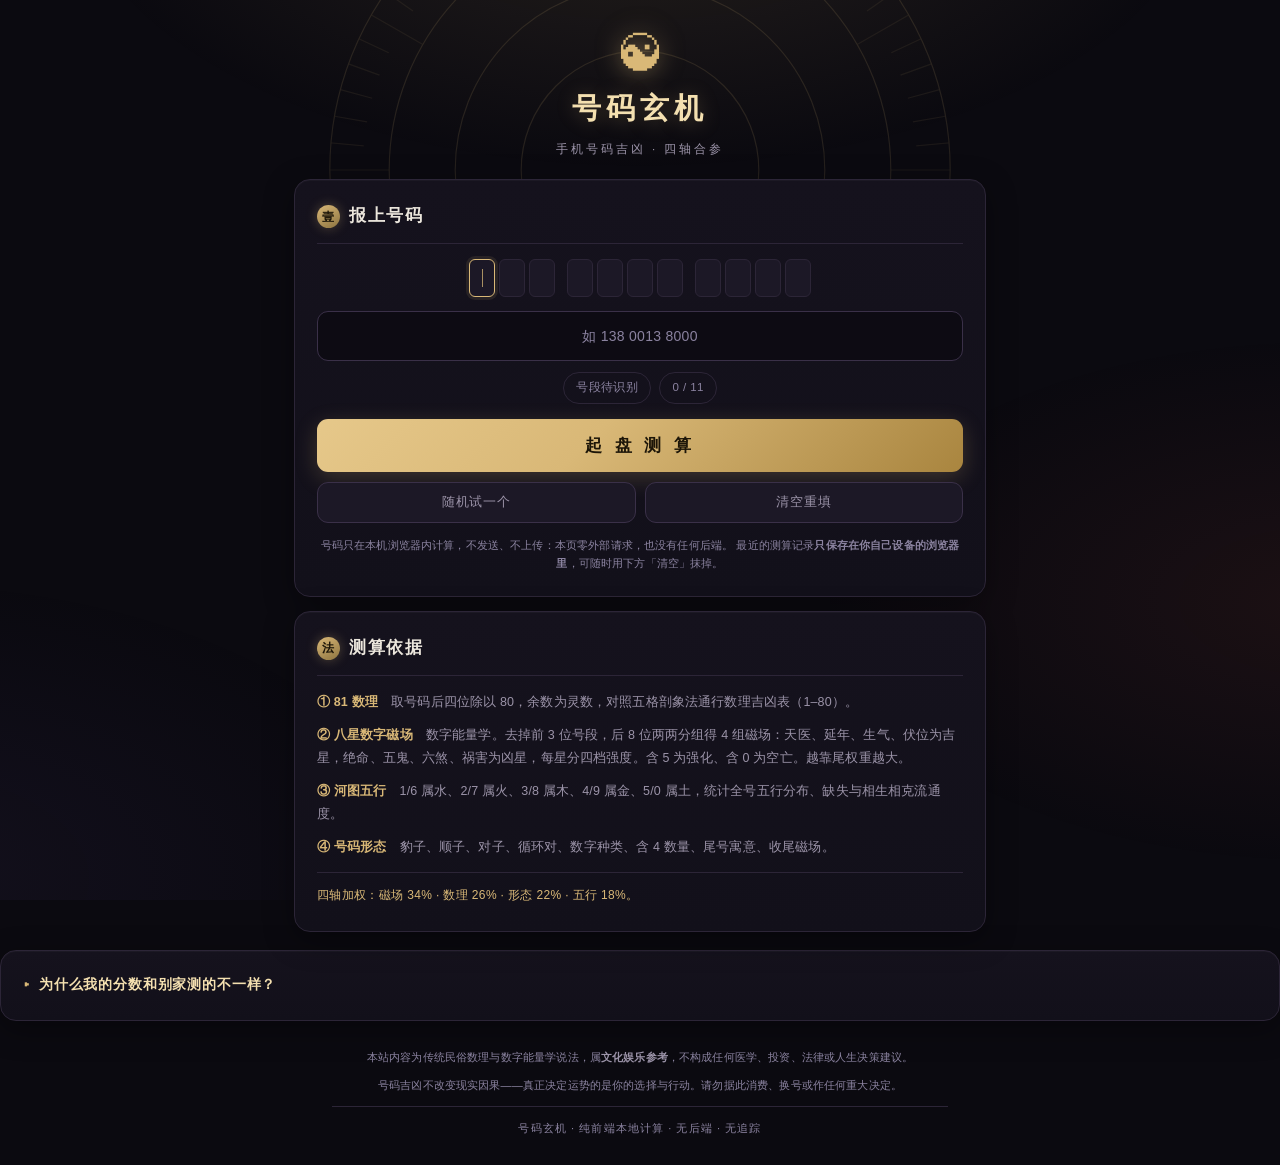
==== commit baa7b616: "推荐方案：配置+候选快照存本机，可回看/载入/删除 - 方案 = 配置 + 当时那 6 个号的快照（推荐是随机生成，只存配置回看时号码会全变） - 捌 区加「存为方案 / 我的方案」；列表显示基准号+" ====
--- a/web/index.html
+++ b/web/index.html
@@ -26,7 +26,7 @@
 <link rel="manifest" href="manifest.json">
 <link rel="icon" type="image/png" sizes="32x32" href="favicon-32.png">
 <link rel="icon" href="data:image/svg+xml,<svg xmlns='http://www.w3.org/2000/svg' viewBox='0 0 100 100'><text y='.9em' font-size='90'>☯︎</text></svg>">
-<link rel="stylesheet" href="style.css?v=20260929u">
+<link rel="stylesheet" href="style.css?v=20260929v">
 </head>
 <body>
 
@@ -124,6 +124,6 @@
   document.getElementById('go').disabled = false;
 }, 6000);
 </script>
-<script type="module" src="js/app.js?v=20260929u"></script>
+<script type="module" src="js/app.js?v=20260929v"></script>
 </body>
 </html>
--- a/web/style.css
+++ b/web/style.css
@@ -492,3 +492,22 @@
 .faq-b p{margin:0 0 9px;font-size:12px;line-height:1.8;color:var(--dim)}
 .faq-b p b{color:var(--txt);font-weight:600}
 .faq-b p:last-child{margin-bottom:0}
+
+/* ---------- 推荐方案 ---------- */
+.plan-bar{display:flex;gap:8px;margin-top:12px}
+#plan-list{margin-top:10px}
+#plan-list .lead{font-size:12px;color:var(--dim);line-height:1.7}
+.plan-row{border:1px solid var(--line);border-radius:10px;margin-bottom:8px;overflow:hidden;background:var(--card)}
+.plan-h{display:flex;align-items:center;gap:8px;padding:10px 12px;cursor:pointer;flex-wrap:wrap}
+.plan-h b{font-family:var(--ffm);font-size:13.5px;color:var(--gold2)}
+.plan-h i{font-style:normal;font-size:11px;color:var(--dim2)}
+.plan-tags{display:flex;gap:5px;flex-wrap:wrap;margin-left:auto}
+.plan-tags em{font-style:normal;font-size:10px;padding:2px 7px;border-radius:99px;
+  border:1px solid rgba(217,184,119,.28);color:var(--gold);background:rgba(217,184,119,.08)}
+.plan-items{border-top:1px solid var(--line);padding:8px 12px 10px}
+.plan-it{display:flex;align-items:center;gap:8px;padding:5px 0;font-size:12px}
+.plan-it b{font-family:var(--ffm);font-size:12.5px;color:var(--txt)}
+.plan-it .hs{font-weight:700;color:var(--gold2)}
+.plan-it .up,.plan-it .down{font-size:10.5px;padding:1px 6px;border-radius:5px}
+.plan-acts{margin-left:auto;display:flex;gap:6px}
+.plan-ops{display:flex;gap:8px;margin-top:8px;padding-top:8px;border-top:1px dashed var(--line)}
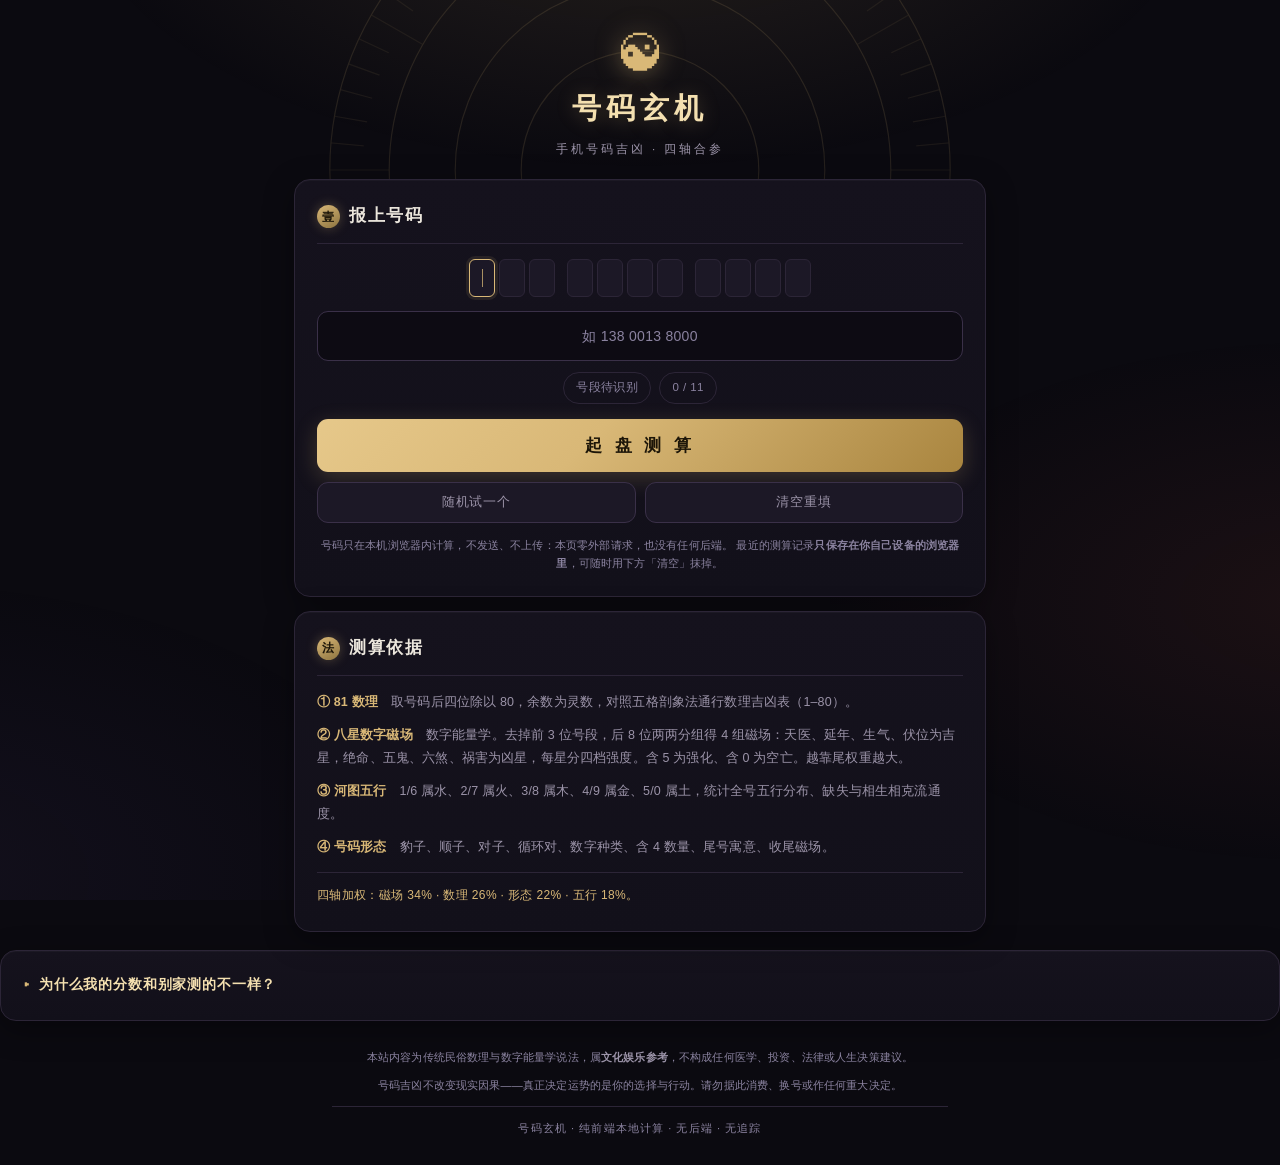
==== commit 06fd1e06: "主域名切 laicai.us.ci（pages.dev 大陆可达性不稳，Worker 反代绑定）" ====
--- a/web/index.html
+++ b/web/index.html
@@ -11,7 +11,7 @@
 <meta property="og:type" content="website">
 <meta property="og:site_name" content="号码玄机">
 <meta property="og:locale" content="zh_CN">
-<meta property="og:url" content="https://haomajixiong.pages.dev/">
+<meta property="og:url" content="https://laicai.us.ci/">
 <meta property="og:title" content="号码玄机 · 手机号码吉凶测算">
 <meta property="og:description" content="81 数理 × 八星磁场 × 河图五行 × 号码形态，四轴合参，一键出盘。号码只在本机计算，不上传。">
 <meta property="og:image" content="https://haomajixiong.pages.dev/og.png">
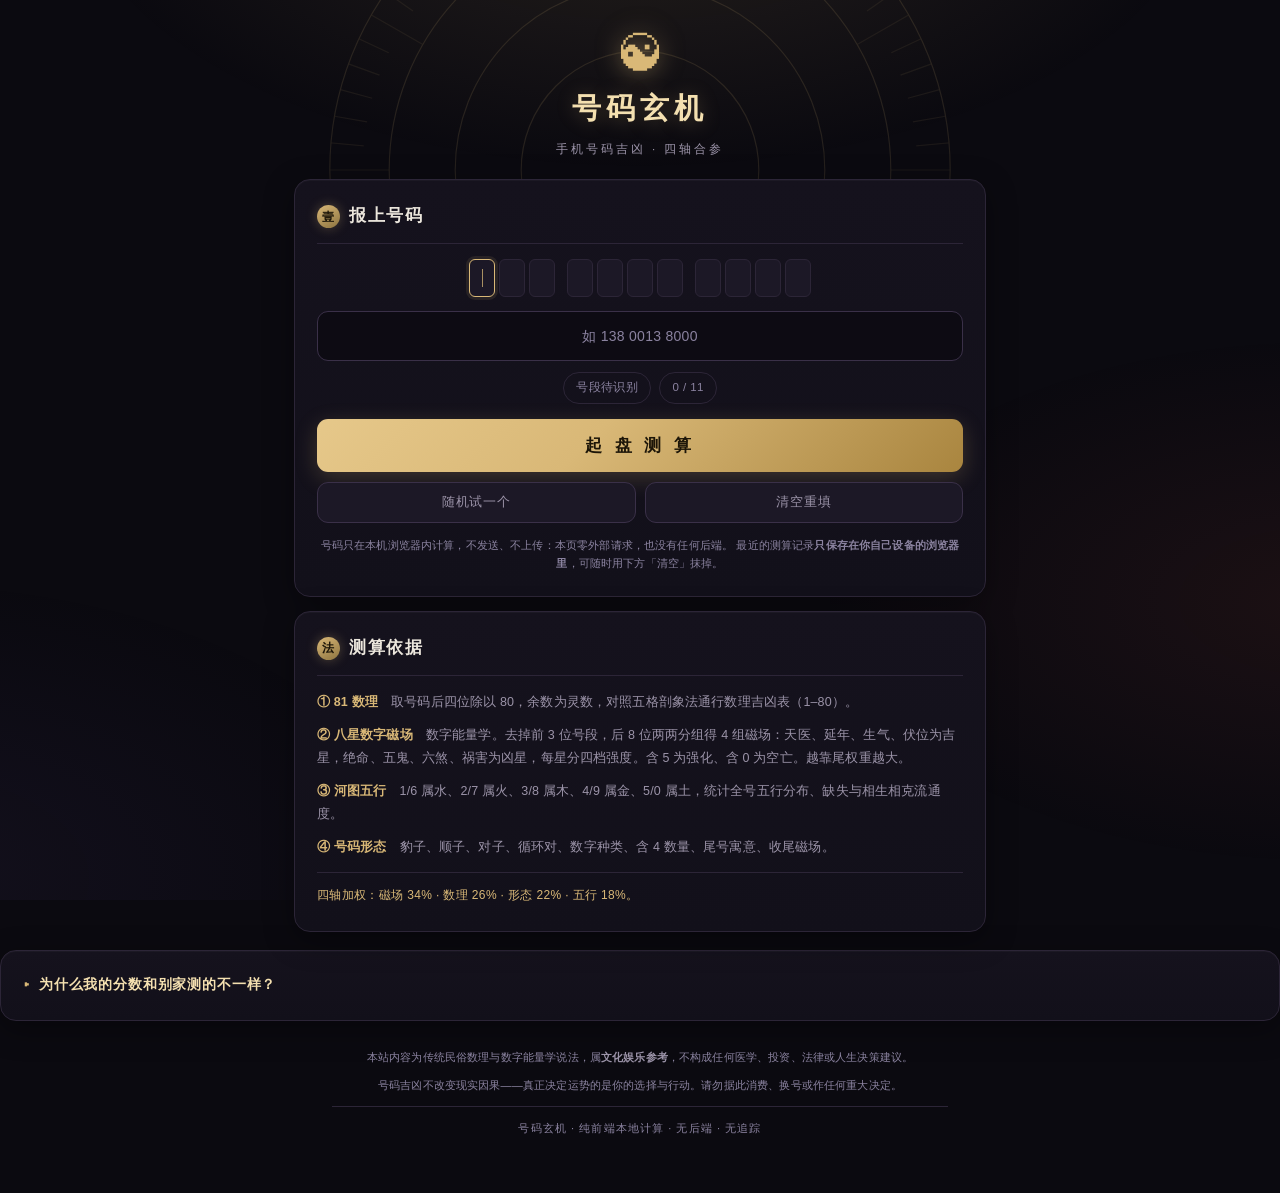
==== commit d9babe32: "全局打磨：域名统一、iOS 主屏 App 化、深链 域名统一（上轮切 laicai 后的遗漏，4 处） - 分享成图 canvas 里两处仍写着 pages.dev —— 分享出去的图还在给旧地址引流" ====
--- a/web/index.html
+++ b/web/index.html
@@ -4,29 +4,33 @@
 <meta charset="UTF-8">
 <meta name="viewport" content="width=device-width,initial-scale=1,viewport-fit=cover">
 <meta name="theme-color" content="#0b0a10">
+  <meta name="apple-mobile-web-app-capable" content="yes">
+  <meta name="mobile-web-app-capable" content="yes">
+  <meta name="apple-mobile-web-app-status-bar-style" content="black-translucent">
+  <meta name="apple-mobile-web-app-title" content="号码玄机">
 <meta name="format-detection" content="telephone=no">
 <title>号码玄机 · 手机号码吉凶测算</title>
 <meta name="description" content="输入手机号，以 81 数理、八星数字磁场、河图五行与号码形态四轴测算吉凶，输出五维画像与化解建议。纯前端本地计算，号码不上传。">
-<link rel="canonical" href="https://haomajixiong.pages.dev/">
+<link rel="canonical" href="https://laicai.us.ci/">
 <meta property="og:type" content="website">
 <meta property="og:site_name" content="号码玄机">
 <meta property="og:locale" content="zh_CN">
 <meta property="og:url" content="https://laicai.us.ci/">
 <meta property="og:title" content="号码玄机 · 手机号码吉凶测算">
 <meta property="og:description" content="81 数理 × 八星磁场 × 河图五行 × 号码形态，四轴合参，一键出盘。号码只在本机计算，不上传。">
-<meta property="og:image" content="https://haomajixiong.pages.dev/og.png">
+<meta property="og:image" content="https://laicai.us.ci/og.png">
 <meta property="og:image:width" content="1200">
 <meta property="og:image:height" content="630">
 <meta property="og:image:alt" content="号码玄机 · 手机号码吉凶测算（四轴合参与五维画像）">
 <meta name="twitter:card" content="summary_large_image">
 <meta name="twitter:title" content="号码玄机 · 手机号码吉凶测算">
 <meta name="twitter:description" content="81 数理 × 八星磁场 × 河图五行 × 号码形态，四轴合参，一键出盘。">
-<meta name="twitter:image" content="https://haomajixiong.pages.dev/og.png">
+<meta name="twitter:image" content="https://laicai.us.ci/og.png">
 <link rel="apple-touch-icon" sizes="180x180" href="apple-touch-icon.png">
 <link rel="manifest" href="manifest.json">
 <link rel="icon" type="image/png" sizes="32x32" href="favicon-32.png">
 <link rel="icon" href="data:image/svg+xml,<svg xmlns='http://www.w3.org/2000/svg' viewBox='0 0 100 100'><text y='.9em' font-size='90'>☯︎</text></svg>">
-<link rel="stylesheet" href="style.css?v=20260929v">
+<link rel="stylesheet" href="style.css?v=20260929x">
 </head>
 <body>
 
@@ -124,6 +128,6 @@
   document.getElementById('go').disabled = false;
 }, 6000);
 </script>
-<script type="module" src="js/app.js?v=20260929v"></script>
+<script type="module" src="js/app.js?v=20260929x"></script>
 </body>
 </html>
--- a/web/style.css
+++ b/web/style.css
@@ -511,3 +511,8 @@
 .plan-it .up,.plan-it .down{font-size:10.5px;padding:1px 6px;border-radius:5px}
 .plan-acts{margin-left:auto;display:flex;gap:6px}
 .plan-ops{display:flex;gap:8px;margin-top:8px;padding-top:8px;border-top:1px dashed var(--line)}
+
+/* ---------- 主屏 App 化（black-translucent 状态栏融合） ---------- */
+/* 浏览器里 env=0，观感不变；从主屏 standalone 打开时补出刘海/灵动岛的高度 */
+main{padding-top:env(safe-area-inset-top)}
+footer{padding-bottom:calc(28px + env(safe-area-inset-bottom))}
